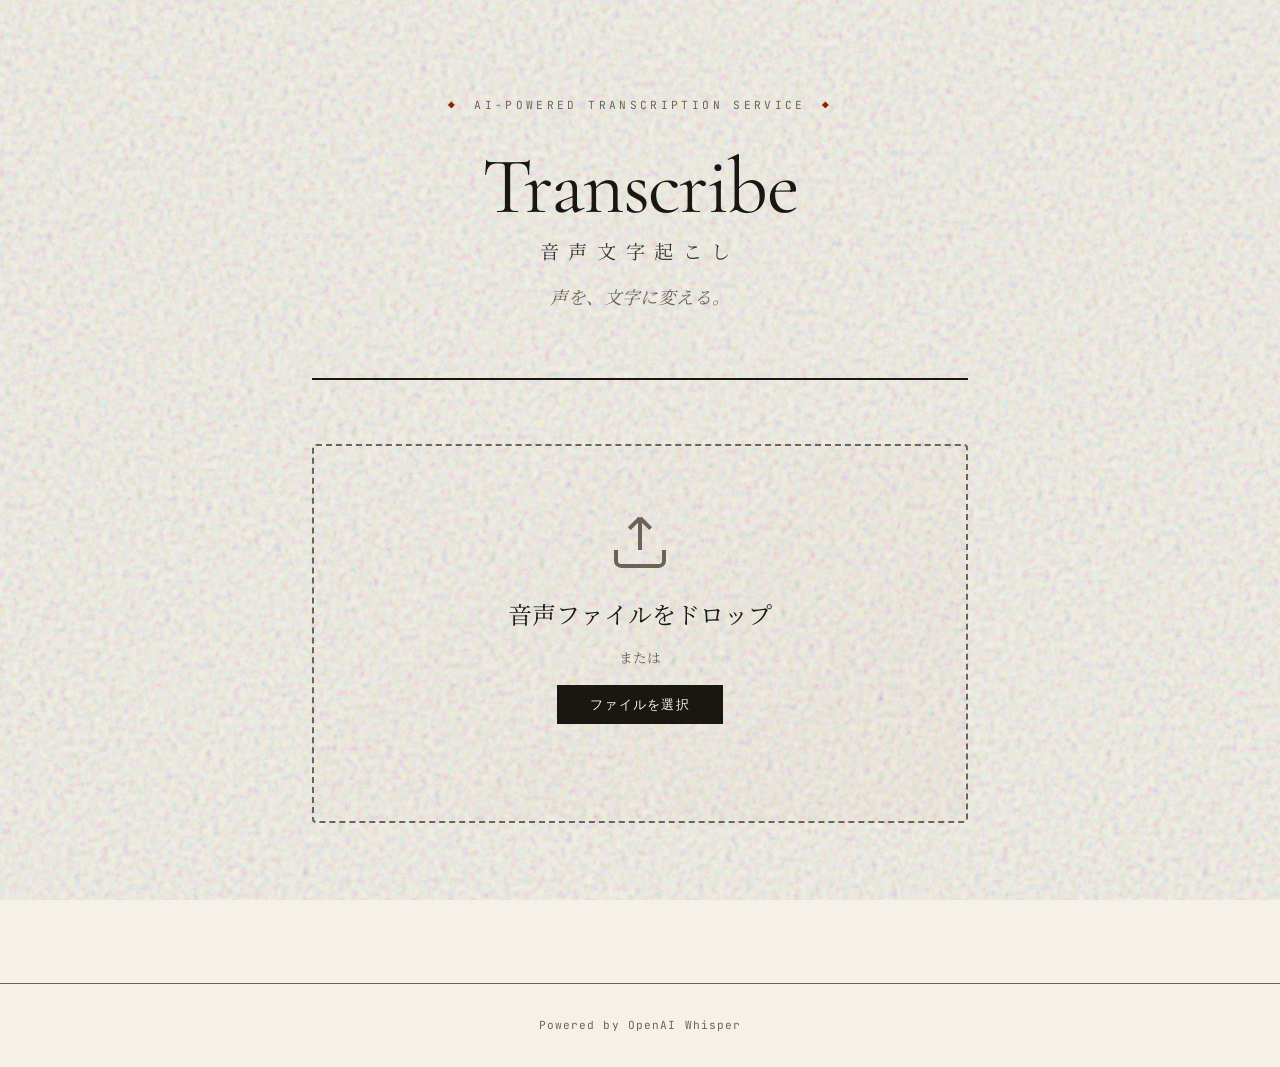
==== static/index.html @ 687c6aa5 "feat: 音声文字起こしWebアプリ初期実装 - FastAPI + OpenAI Whisper APIによるバックエンド - Editorial/Typographicデザインのフロントエンド " ====
<!DOCTYPE html>
<html lang="ja">
<head>
  <meta charset="UTF-8">
  <meta name="viewport" content="width=device-width, initial-scale=1.0">
  <title>Transcribe | 音声文字起こし</title>
  <link rel="preconnect" href="https://fonts.googleapis.com">
  <link rel="preconnect" href="https://fonts.gstatic.com" crossorigin>
  <link href="https://fonts.googleapis.com/css2?family=Cormorant+Garamond:ital,wght@0,400;0,600;1,400&family=JetBrains+Mono:wght@400;500&family=Noto+Serif+JP:wght@400;600&display=swap" rel="stylesheet">
  <link rel="stylesheet" href="style.css">
  <link rel="manifest" href="manifest.json">
  <meta name="theme-color" content="#1a1612">
  <script>
    if ('serviceWorker' in navigator) {
      window.addEventListener('load', () => {
        navigator.serviceWorker.register('/sw.js')
          .then(reg => console.log('SW registered'))
          .catch(err => console.log('SW failed:', err));
      });
    }
  </script>
</head>
<body>
  <div class="paper-texture"></div>

  <main class="container">
    <header class="masthead">
      <div class="edition-line">
        <span class="edition-mark">◆</span>
        <span class="edition-text">AI-Powered Transcription Service</span>
        <span class="edition-mark">◆</span>
      </div>
      <h1 class="title">
        <span class="title-main">Transcribe</span>
        <span class="title-sub">音声文字起こし</span>
      </h1>
      <p class="tagline">声を、文字に変える。</p>
    </header>

    <section class="upload-section">
      <div class="upload-zone" id="drop-zone">
        <div class="upload-icon">
          <svg width="64" height="64" viewBox="0 0 24 24" fill="none" stroke="currentColor" stroke-width="1.5">
            <path d="M12 3v12M12 3l4 4M12 3L8 7"/>
            <path d="M3 15v4a2 2 0 002 2h14a2 2 0 002-2v-4"/>
          </svg>
        </div>
        <h2 class="upload-title">音声ファイルをドロップ</h2>
        <p class="upload-hint">または</p>
        <label for="file-input" class="upload-btn">ファイルを選択</label>
        <input type="file" id="file-input" accept="audio/*" hidden>
        <p class="file-name" id="file-name"></p>
      </div>
    </section>

    <section class="result-section hidden" id="result-section">
      <div class="result-header">
        <h2 class="result-title">
          <span class="result-icon">¶</span>
          文字起こし結果
        </h2>
        <div class="result-actions">
          <button class="action-btn" id="copy-btn" title="コピー">
            <svg width="18" height="18" viewBox="0 0 24 24" fill="none" stroke="currentColor" stroke-width="2">
              <rect x="9" y="9" width="13" height="13" rx="2"/>
              <path d="M5 15H4a2 2 0 01-2-2V4a2 2 0 012-2h9a2 2 0 012 2v1"/>
            </svg>
            <span>Copy</span>
          </button>
          <button class="action-btn" id="download-btn" title="ダウンロード">
            <svg width="18" height="18" viewBox="0 0 24 24" fill="none" stroke="currentColor" stroke-width="2">
              <path d="M21 15v4a2 2 0 01-2 2H5a2 2 0 01-2-2v-4"/>
              <polyline points="7 10 12 15 17 10"/>
              <line x1="12" y1="15" x2="12" y2="3"/>
            </svg>
            <span>Save</span>
          </button>
        </div>
      </div>
      <div class="result-body">
        <div class="typewriter-paper">
          <div class="paper-margin"></div>
          <div class="paper-content" id="transcription-text"></div>
        </div>
      </div>
    </section>

    <div class="loading-overlay hidden" id="loading-overlay">
      <div class="loading-content">
        <div class="loading-spinner">
          <div class="spinner-ring"></div>
          <div class="spinner-ring"></div>
          <div class="spinner-ring"></div>
        </div>
        <p class="loading-text">音声を解析中<span class="loading-dots"></span></p>
      </div>
    </div>
  </main>

  <footer class="footer">
    <p>Powered by OpenAI Whisper</p>
  </footer>

  <script src="app.js"></script>
</body>
</html>
---- static/style.css ----
/* ===================================
   Transcribe - Editorial Design System
   =================================== */

:root {
  /* Aged paper palette */
  --paper: #f5f1e8;
  --paper-dark: #e8e2d5;
  --ink: #1a1612;
  --ink-light: #3d3630;
  --ink-faded: #6b6259;
  --accent: #8b2500;
  --accent-light: #c13b00;
  --highlight: #fff8dc;

  /* Typography */
  --font-display: 'Cormorant Garamond', 'Noto Serif JP', serif;
  --font-mono: 'JetBrains Mono', monospace;
  --font-body: 'Noto Serif JP', serif;

  /* Spacing */
  --space-xs: 0.25rem;
  --space-sm: 0.5rem;
  --space-md: 1rem;
  --space-lg: 2rem;
  --space-xl: 4rem;
}

/* Reset */
*, *::before, *::after {
  margin: 0;
  padding: 0;
  box-sizing: border-box;
}

/* Base */
html {
  font-size: 16px;
  scroll-behavior: smooth;
}

body {
  font-family: var(--font-body);
  background-color: var(--paper);
  color: var(--ink);
  min-height: 100vh;
  line-height: 1.7;
  position: relative;
  overflow-x: hidden;
}

/* Paper texture overlay */
.paper-texture {
  position: fixed;
  top: 0;
  left: 0;
  width: 100%;
  height: 100%;
  pointer-events: none;
  opacity: 0.4;
  background-image:
    url("data:image/svg+xml,%3Csvg viewBox='0 0 200 200' xmlns='http://www.w3.org/2000/svg'%3E%3Cfilter id='noise'%3E%3CfeTurbulence type='fractalNoise' baseFrequency='0.65' numOctaves='3' stitchTiles='stitch'/%3E%3C/filter%3E%3Crect width='100%25' height='100%25' filter='url(%23noise)'/%3E%3C/svg%3E");
  z-index: 0;
}

/* Container */
.container {
  max-width: 720px;
  margin: 0 auto;
  padding: var(--space-lg);
  position: relative;
  z-index: 1;
}

/* Masthead */
.masthead {
  text-align: center;
  padding: var(--space-xl) 0;
  border-bottom: 2px solid var(--ink);
  margin-bottom: var(--space-xl);
  animation: fadeIn 0.8s ease-out;
}

.edition-line {
  display: flex;
  justify-content: center;
  align-items: center;
  gap: var(--space-md);
  margin-bottom: var(--space-lg);
  font-family: var(--font-mono);
  font-size: 0.7rem;
  letter-spacing: 0.3em;
  text-transform: uppercase;
  color: var(--ink-faded);
}

.edition-mark {
  color: var(--accent);
}

.title {
  margin-bottom: var(--space-md);
}

.title-main {
  display: block;
  font-family: var(--font-display);
  font-size: clamp(3rem, 10vw, 5rem);
  font-weight: 400;
  letter-spacing: -0.02em;
  line-height: 1;
}

.title-sub {
  display: block;
  font-family: var(--font-body);
  font-size: 1.2rem;
  font-weight: 400;
  letter-spacing: 0.5em;
  margin-top: var(--space-sm);
  color: var(--ink-light);
}

.tagline {
  font-family: var(--font-display);
  font-style: italic;
  font-size: 1.1rem;
  color: var(--ink-faded);
  margin-top: var(--space-md);
}

/* Upload Section */
.upload-section {
  margin-bottom: var(--space-xl);
  animation: slideUp 0.6s ease-out 0.2s both;
}

.upload-zone {
  border: 2px dashed var(--ink-faded);
  border-radius: 4px;
  padding: var(--space-xl) var(--space-lg);
  text-align: center;
  cursor: pointer;
  transition: all 0.3s ease;
  background: linear-gradient(135deg, transparent 0%, rgba(139, 37, 0, 0.02) 100%);
}

.upload-zone:hover,
.upload-zone.dragover {
  border-color: var(--accent);
  background: linear-gradient(135deg, rgba(139, 37, 0, 0.03) 0%, rgba(139, 37, 0, 0.08) 100%);
  transform: translateY(-2px);
}

.upload-icon {
  color: var(--ink-faded);
  margin-bottom: var(--space-md);
  transition: color 0.3s ease, transform 0.3s ease;
}

.upload-zone:hover .upload-icon {
  color: var(--accent);
  transform: translateY(-4px);
}

.upload-title {
  font-family: var(--font-display);
  font-size: 1.5rem;
  font-weight: 400;
  margin-bottom: var(--space-sm);
}

.upload-hint {
  font-size: 0.85rem;
  color: var(--ink-faded);
  margin-bottom: var(--space-md);
}

.upload-btn {
  display: inline-block;
  font-family: var(--font-mono);
  font-size: 0.8rem;
  letter-spacing: 0.1em;
  text-transform: uppercase;
  padding: var(--space-sm) var(--space-lg);
  border: 1px solid var(--ink);
  background: var(--ink);
  color: var(--paper);
  cursor: pointer;
  transition: all 0.3s ease;
}

.upload-btn:hover {
  background: var(--accent);
  border-color: var(--accent);
}

.file-name {
  margin-top: var(--space-md);
  font-family: var(--font-mono);
  font-size: 0.85rem;
  color: var(--accent);
  min-height: 1.2em;
}

/* Result Section */
.result-section {
  animation: slideUp 0.6s ease-out;
}

.result-header {
  display: flex;
  justify-content: space-between;
  align-items: center;
  padding-bottom: var(--space-md);
  border-bottom: 1px solid var(--ink-faded);
  margin-bottom: var(--space-lg);
}

.result-title {
  font-family: var(--font-display);
  font-size: 1.3rem;
  font-weight: 400;
  display: flex;
  align-items: center;
  gap: var(--space-sm);
}

.result-icon {
  color: var(--accent);
  font-size: 1.5rem;
}

.result-actions {
  display: flex;
  gap: var(--space-sm);
}

.action-btn {
  display: flex;
  align-items: center;
  gap: var(--space-xs);
  font-family: var(--font-mono);
  font-size: 0.7rem;
  letter-spacing: 0.05em;
  text-transform: uppercase;
  padding: var(--space-xs) var(--space-sm);
  border: 1px solid var(--ink-faded);
  background: transparent;
  color: var(--ink-light);
  cursor: pointer;
  transition: all 0.2s ease;
}

.action-btn:hover {
  border-color: var(--accent);
  color: var(--accent);
}

.action-btn svg {
  width: 14px;
  height: 14px;
}

/* Typewriter Paper */
.result-body {
  background: var(--paper-dark);
  border: 1px solid var(--ink-faded);
  border-radius: 2px;
  overflow: hidden;
}

.typewriter-paper {
  display: flex;
  background:
    repeating-linear-gradient(
      transparent,
      transparent 1.7rem,
      rgba(0, 0, 0, 0.03) 1.7rem,
      rgba(0, 0, 0, 0.03) 1.75rem
    ),
    var(--highlight);
  min-height: 200px;
}

.paper-margin {
  width: 60px;
  background: linear-gradient(90deg, #fce4d6 0%, #ffeedd 100%);
  border-right: 2px solid var(--accent);
  position: relative;
}

.paper-margin::before {
  content: '';
  position: absolute;
  left: 20px;
  top: 0;
  bottom: 0;
  width: 1px;
  background: rgba(139, 37, 0, 0.3);
}

.paper-content {
  flex: 1;
  padding: var(--space-lg);
  font-family: var(--font-mono);
  font-size: 0.9rem;
  line-height: 1.7rem;
  color: var(--ink);
  white-space: pre-wrap;
  word-break: break-word;
  max-height: 400px;
  overflow-y: auto;
}

/* Loading Overlay */
.loading-overlay {
  position: fixed;
  top: 0;
  left: 0;
  width: 100%;
  height: 100%;
  background: rgba(26, 22, 18, 0.9);
  display: flex;
  justify-content: center;
  align-items: center;
  z-index: 100;
}

.loading-content {
  text-align: center;
}

.loading-spinner {
  width: 60px;
  height: 60px;
  position: relative;
  margin: 0 auto var(--space-lg);
}

.spinner-ring {
  position: absolute;
  width: 100%;
  height: 100%;
  border: 2px solid transparent;
  border-top-color: var(--paper);
  border-radius: 50%;
  animation: spin 1.2s linear infinite;
}

.spinner-ring:nth-child(2) {
  width: 80%;
  height: 80%;
  top: 10%;
  left: 10%;
  border-top-color: var(--accent-light);
  animation-duration: 1s;
  animation-direction: reverse;
}

.spinner-ring:nth-child(3) {
  width: 60%;
  height: 60%;
  top: 20%;
  left: 20%;
  border-top-color: var(--paper-dark);
  animation-duration: 0.8s;
}

.loading-text {
  font-family: var(--font-display);
  font-size: 1.2rem;
  color: var(--paper);
  letter-spacing: 0.1em;
}

.loading-dots::after {
  content: '';
  animation: dots 1.5s infinite;
}

@keyframes dots {
  0%, 20% { content: ''; }
  40% { content: '.'; }
  60% { content: '..'; }
  80%, 100% { content: '...'; }
}

/* Footer */
.footer {
  text-align: center;
  padding: var(--space-lg);
  font-family: var(--font-mono);
  font-size: 0.7rem;
  letter-spacing: 0.1em;
  color: var(--ink-faded);
  border-top: 1px solid var(--ink-faded);
  margin-top: var(--space-xl);
}

/* Utility */
.hidden {
  display: none !important;
}

/* Animations */
@keyframes fadeIn {
  from { opacity: 0; }
  to { opacity: 1; }
}

@keyframes slideUp {
  from {
    opacity: 0;
    transform: translateY(20px);
  }
  to {
    opacity: 1;
    transform: translateY(0);
  }
}

@keyframes spin {
  to { transform: rotate(360deg); }
}

/* Scrollbar */
.paper-content::-webkit-scrollbar {
  width: 8px;
}

.paper-content::-webkit-scrollbar-track {
  background: var(--paper-dark);
}

.paper-content::-webkit-scrollbar-thumb {
  background: var(--ink-faded);
  border-radius: 4px;
}

.paper-content::-webkit-scrollbar-thumb:hover {
  background: var(--ink-light);
}

/* Responsive */
@media (max-width: 640px) {
  .container {
    padding: var(--space-md);
  }

  .masthead {
    padding: var(--space-lg) 0;
  }

  .title-main {
    font-size: 2.5rem;
  }

  .title-sub {
    font-size: 1rem;
    letter-spacing: 0.3em;
  }

  .edition-line {
    font-size: 0.6rem;
  }

  .upload-zone {
    padding: var(--space-lg) var(--space-md);
  }

  .result-header {
    flex-direction: column;
    align-items: flex-start;
    gap: var(--space-md);
  }

  .paper-margin {
    width: 40px;
  }

  .paper-content {
    padding: var(--space-md);
    font-size: 0.85rem;
  }
}
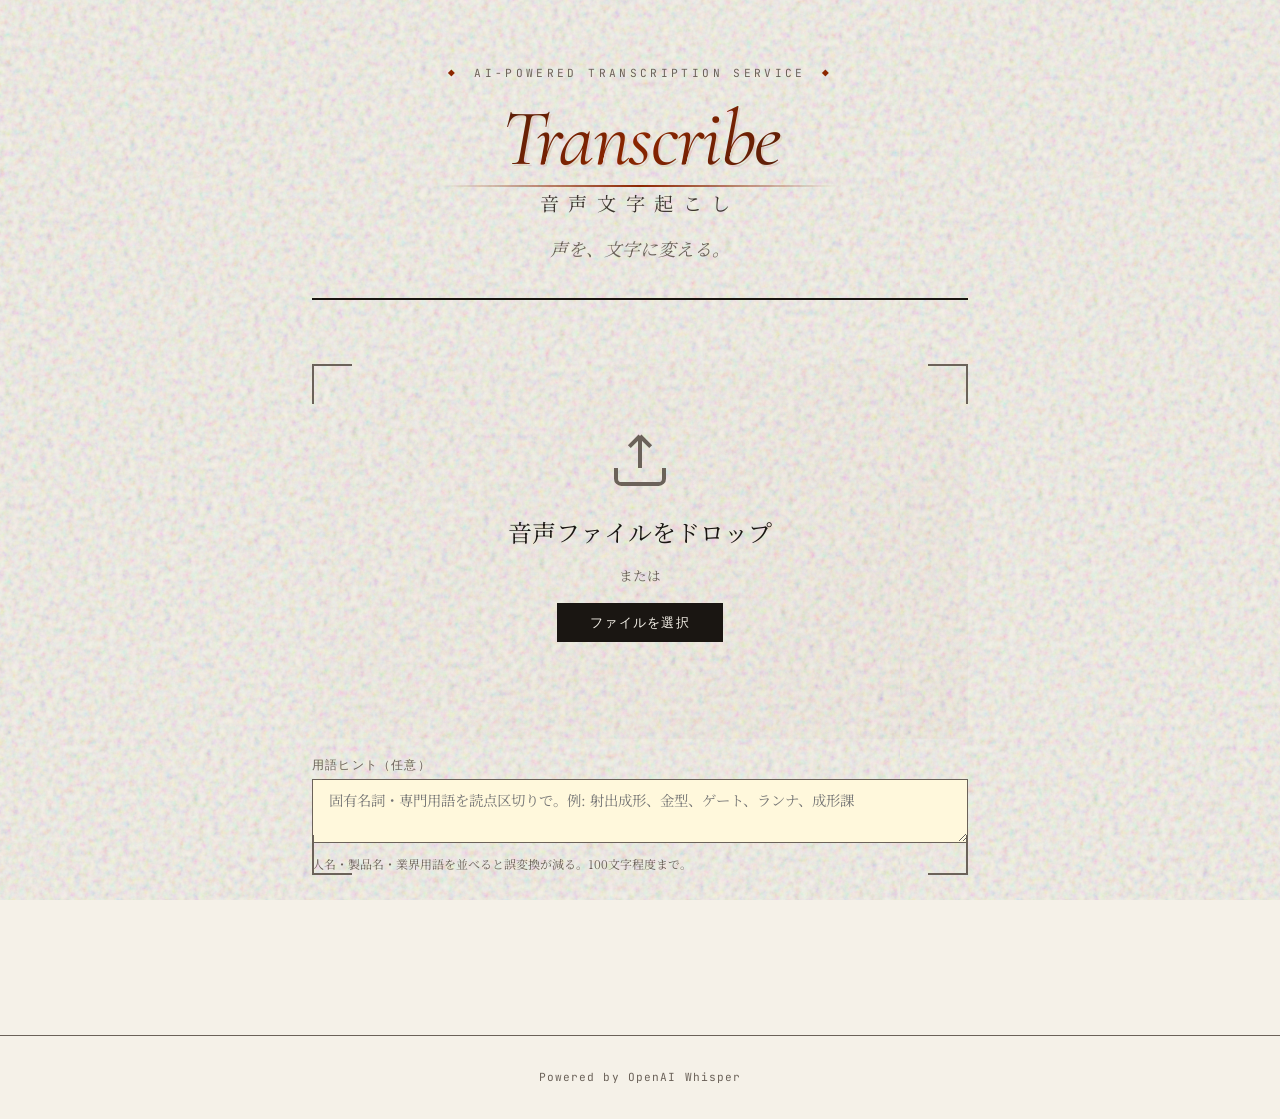
==== commit 4f67cda4: "feat: 文字起こし精度改善パス1（言語固定・再エンコード・無音分割・プロンプト継続） - language=ja を明示、prompt に見本文+用語ヒント+前チャンク末尾を渡す - 送信前に 1" ====
--- a/static/index.html
+++ b/static/index.html
@@ -48,8 +48,14 @@
         <h2 class="upload-title">音声ファイルをドロップ</h2>
         <p class="upload-hint">または</p>
         <label for="file-input" class="upload-btn">ファイルを選択</label>
-        <input type="file" id="file-input" accept="audio/*" hidden>
+        <input type="file" id="file-input" accept="audio/*,video/*" hidden>
         <p class="file-name" id="file-name"></p>
+      </div>
+      <div class="hint-box">
+        <label for="hint-input" class="hint-label">用語ヒント（任意）</label>
+        <textarea id="hint-input" class="hint-input" rows="2"
+          placeholder="固有名詞・専門用語を読点区切りで。例: 射出成形、金型、ゲート、ランナ、成形課"></textarea>
+        <p class="hint-note">人名・製品名・業界用語を並べると誤変換が減る。100文字程度まで。</p>
       </div>
     </section>
 
--- a/static/style.css
+++ b/static/style.css
@@ -75,7 +75,7 @@
 /* Masthead */
 .masthead {
   text-align: center;
-  padding: var(--space-xl) 0;
+  padding: var(--space-lg) 0;
   border-bottom: 2px solid var(--ink);
   margin-bottom: var(--space-xl);
   animation: fadeIn 0.8s ease-out;
@@ -86,7 +86,7 @@
   justify-content: center;
   align-items: center;
   gap: var(--space-md);
-  margin-bottom: var(--space-lg);
+  margin-bottom: var(--space-md);
   font-family: var(--font-mono);
   font-size: 0.7rem;
   letter-spacing: 0.3em;
@@ -109,6 +109,24 @@
   font-weight: 400;
   letter-spacing: -0.02em;
   line-height: 1;
+  font-style: italic;
+  background: linear-gradient(135deg, var(--ink) 0%, var(--accent) 50%, var(--ink) 100%);
+  -webkit-background-clip: text;
+  -webkit-text-fill-color: transparent;
+  background-clip: text;
+  text-shadow: 2px 2px 0 rgba(139, 37, 0, 0.1);
+  position: relative;
+}
+
+.title-main::after {
+  content: '';
+  position: absolute;
+  bottom: -8px;
+  left: 50%;
+  transform: translateX(-50%);
+  width: 60%;
+  height: 2px;
+  background: linear-gradient(90deg, transparent, var(--accent), transparent);
 }
 
 .title-sub {
@@ -133,23 +151,89 @@
 .upload-section {
   margin-bottom: var(--space-xl);
   animation: slideUp 0.6s ease-out 0.2s both;
+  position: relative;
+}
+
+/* Bottom corners */
+.upload-section::before,
+.upload-section::after {
+  content: '';
+  position: absolute;
+  width: 40px;
+  height: 40px;
+  border-color: var(--ink-faded);
+  border-style: solid;
+  transition: all 0.3s ease;
+  pointer-events: none;
+}
+
+.upload-section::before {
+  bottom: 0;
+  left: 0;
+  border-width: 0 0 2px 2px;
+}
+
+.upload-section::after {
+  bottom: 0;
+  right: 0;
+  border-width: 0 2px 2px 0;
+}
+
+.upload-section:hover::before,
+.upload-section:hover::after {
+  border-color: var(--accent);
+  width: 50px;
+  height: 50px;
 }
 
 .upload-zone {
-  border: 2px dashed var(--ink-faded);
-  border-radius: 4px;
+  border: none;
+  border-radius: 0;
   padding: var(--space-xl) var(--space-lg);
   text-align: center;
   cursor: pointer;
   transition: all 0.3s ease;
   background: linear-gradient(135deg, transparent 0%, rgba(139, 37, 0, 0.02) 100%);
+  position: relative;
+}
+
+/* Corner decorations */
+.upload-zone::before,
+.upload-zone::after {
+  content: '';
+  position: absolute;
+  width: 40px;
+  height: 40px;
+  border-color: var(--ink-faded);
+  border-style: solid;
+  transition: all 0.3s ease;
+}
+
+.upload-zone::before {
+  top: 0;
+  left: 0;
+  border-width: 2px 0 0 2px;
+}
+
+.upload-zone::after {
+  top: 0;
+  right: 0;
+  border-width: 2px 2px 0 0;
 }
 
 .upload-zone:hover,
 .upload-zone.dragover {
-  border-color: var(--accent);
   background: linear-gradient(135deg, rgba(139, 37, 0, 0.03) 0%, rgba(139, 37, 0, 0.08) 100%);
   transform: translateY(-2px);
+}
+
+.upload-zone:hover::before,
+.upload-zone:hover::after,
+.upload-zone.dragover::before,
+.upload-zone.dragover::after {
+  border-color: var(--accent);
+  width: 50px;
+  height: 50px;
 }
 
 .upload-icon {
@@ -201,6 +285,45 @@
   font-size: 0.85rem;
   color: var(--accent);
   min-height: 1.2em;
+}
+
+/* Hint Box */
+.hint-box {
+  margin-top: var(--space-md);
+  text-align: left;
+}
+
+.hint-label {
+  display: block;
+  font-family: var(--font-mono);
+  font-size: 0.75rem;
+  letter-spacing: 0.1em;
+  text-transform: uppercase;
+  color: var(--ink-faded);
+  margin-bottom: var(--space-xs);
+}
+
+.hint-input {
+  width: 100%;
+  font-family: var(--font-body);
+  font-size: 0.9rem;
+  line-height: 1.6;
+  padding: var(--space-sm) var(--space-md);
+  border: 1px solid var(--ink-faded);
+  background: var(--highlight);
+  color: var(--ink);
+  resize: vertical;
+}
+
+.hint-input:focus {
+  outline: none;
+  border-color: var(--accent);
+}
+
+.hint-note {
+  margin-top: var(--space-xs);
+  font-size: 0.75rem;
+  color: var(--ink-faded);
 }
 
 /* Result Section */
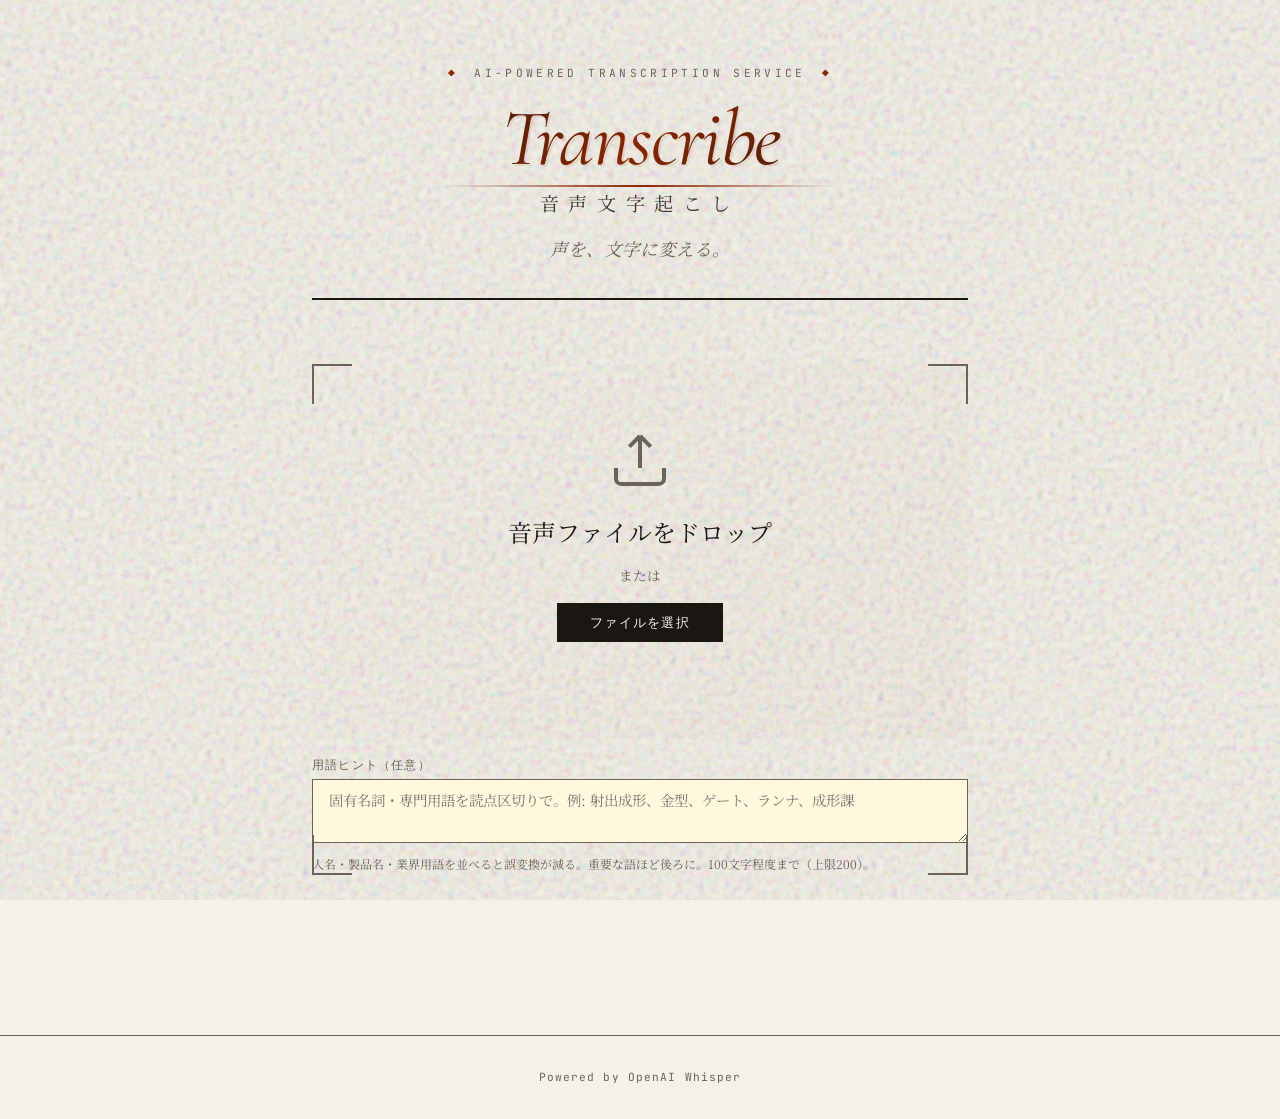
==== commit 107ec2bf: "fix: レビュー対応（分割後サイズ検証・returncode/timeout・同期エンドポイント・ヒント上限） - ensure_fits: 切り出し後の実サイズが上限超なら無音位置で二分して再帰 " ====
--- a/static/index.html
+++ b/static/index.html
@@ -53,9 +53,9 @@
       </div>
       <div class="hint-box">
         <label for="hint-input" class="hint-label">用語ヒント（任意）</label>
-        <textarea id="hint-input" class="hint-input" rows="2"
+        <textarea id="hint-input" class="hint-input" rows="2" maxlength="200"
           placeholder="固有名詞・専門用語を読点区切りで。例: 射出成形、金型、ゲート、ランナ、成形課"></textarea>
-        <p class="hint-note">人名・製品名・業界用語を並べると誤変換が減る。100文字程度まで。</p>
+        <p class="hint-note">人名・製品名・業界用語を並べると誤変換が減る。重要な語ほど後ろに。100文字程度まで（上限200）。</p>
       </div>
     </section>
 
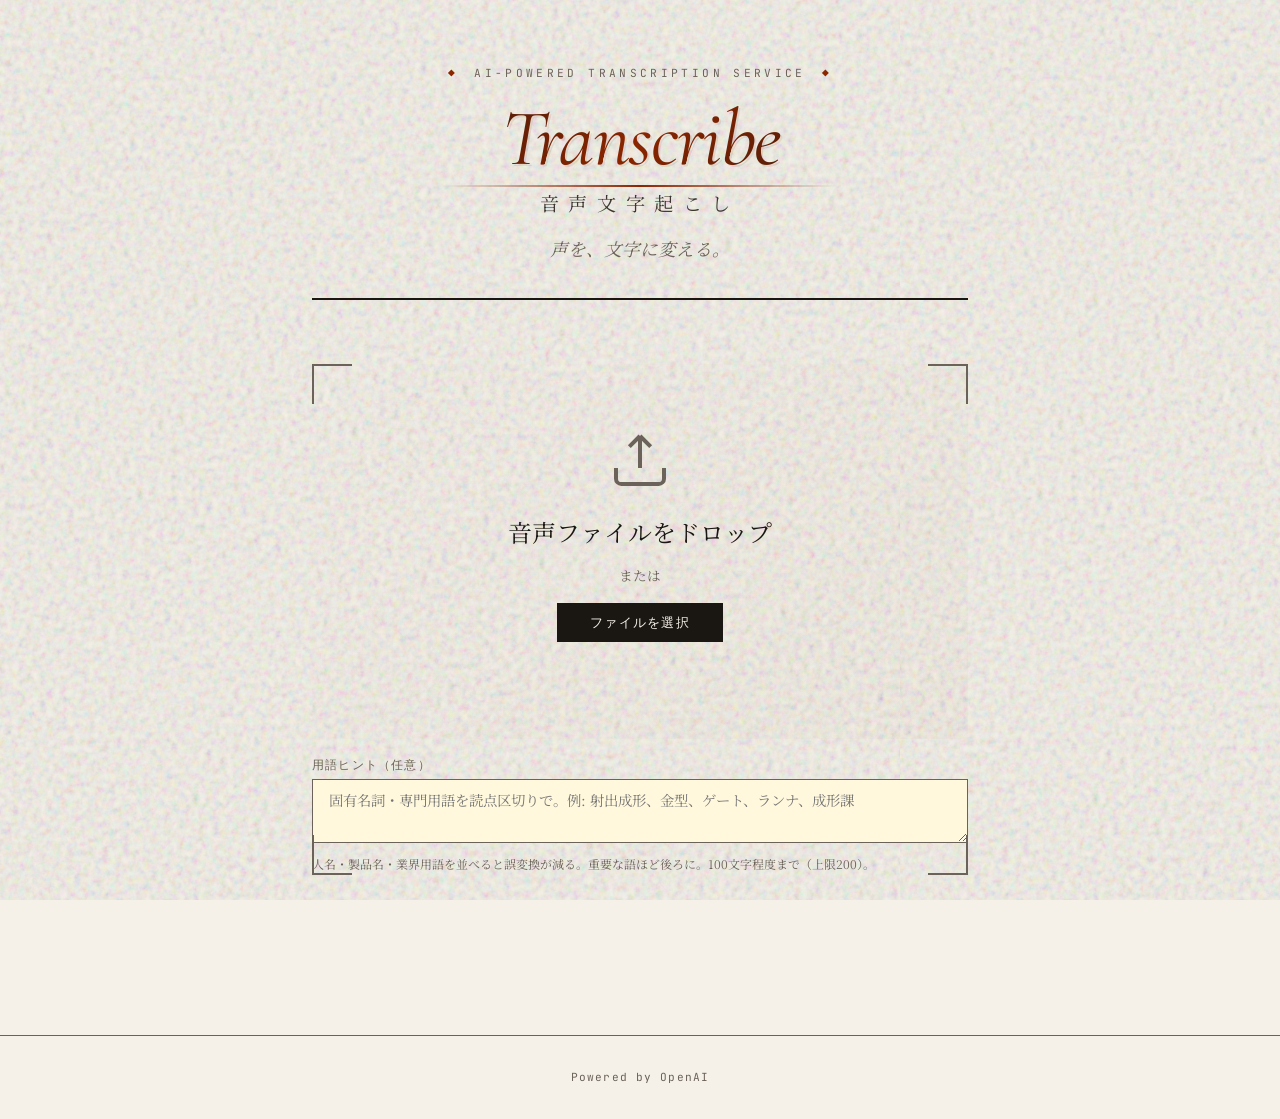
==== commit 14140669: "feat: モデル A/B の結果で既定を gpt-transcribe に切替、A/B スクリプト追加 - scripts/ab_compare.py: 同一音声を複数モデルで起こして compar" ====
--- a/static/index.html
+++ b/static/index.html
@@ -104,7 +104,7 @@
   </main>
 
   <footer class="footer">
-    <p>Powered by OpenAI Whisper</p>
+    <p>Powered by OpenAI</p>
   </footer>
 
   <script src="app.js"></script>
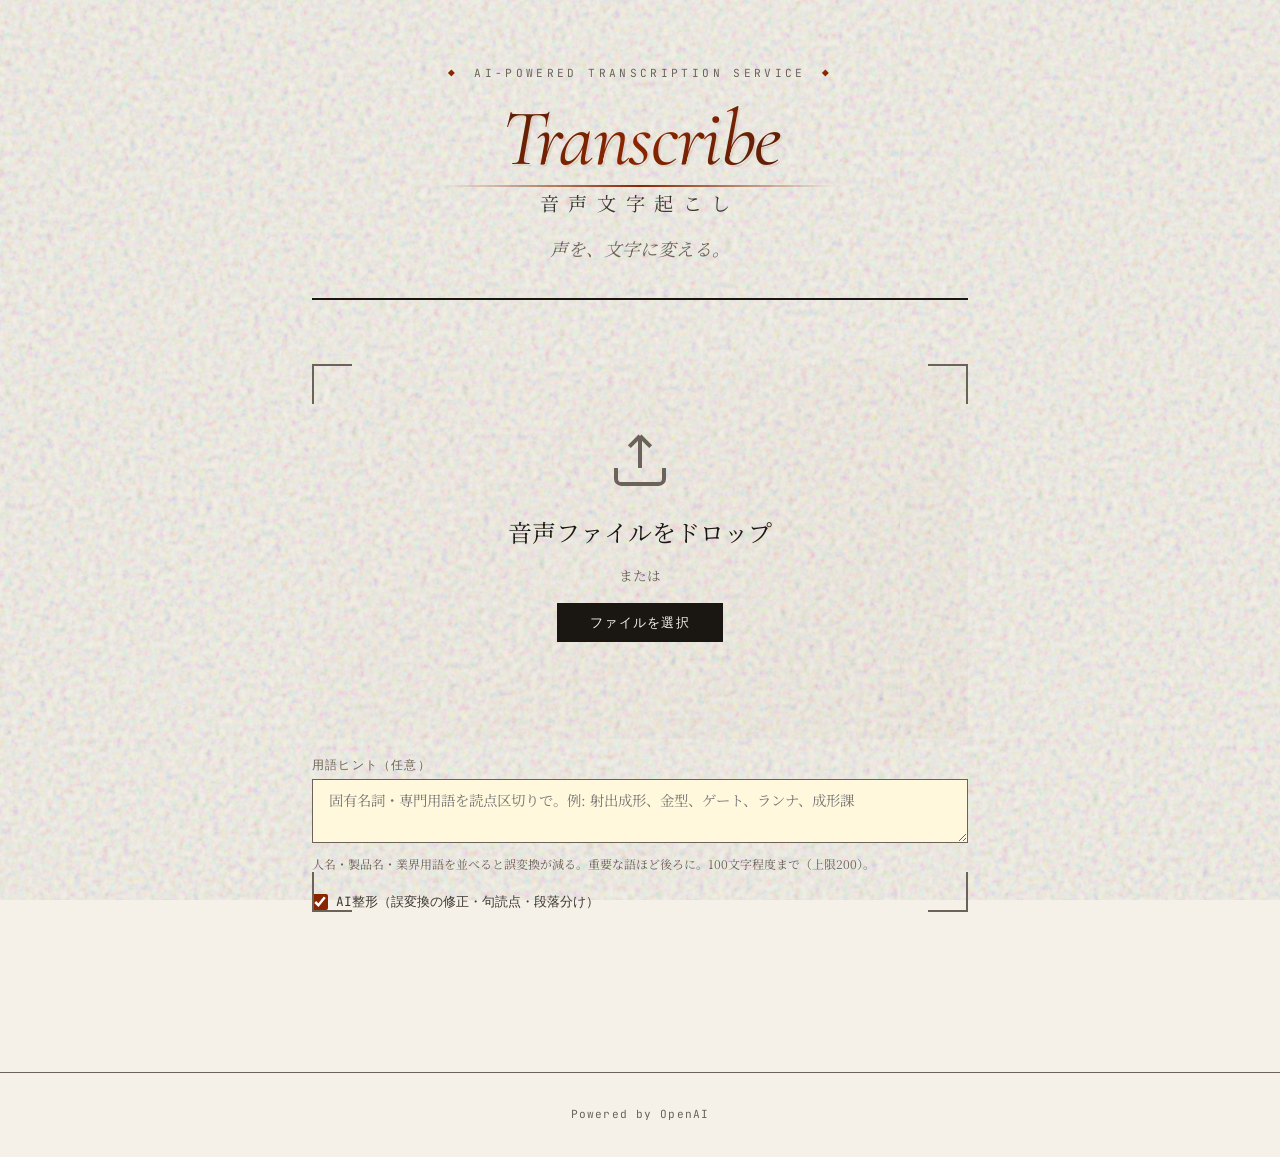
==== commit eafb8307: "feat: LLM 後処理（誤変換修正・句読点・段落分け）を追加、UI に整形チェックと Raw 切替 - polish_text: 文末で3000文字目安に分割し gpt-5.4-mini で校正、" ====
--- a/static/index.html
+++ b/static/index.html
@@ -56,6 +56,10 @@
         <textarea id="hint-input" class="hint-input" rows="2" maxlength="200"
           placeholder="固有名詞・専門用語を読点区切りで。例: 射出成形、金型、ゲート、ランナ、成形課"></textarea>
         <p class="hint-note">人名・製品名・業界用語を並べると誤変換が減る。重要な語ほど後ろに。100文字程度まで（上限200）。</p>
+        <label class="polish-toggle">
+          <input type="checkbox" id="polish-input" checked>
+          <span>AI整形（誤変換の修正・句読点・段落分け）</span>
+        </label>
       </div>
     </section>
 
@@ -66,6 +70,9 @@
           文字起こし結果
         </h2>
         <div class="result-actions">
+          <button class="action-btn hidden" id="raw-btn" title="整形前の原文と切り替え">
+            <span>Raw</span>
+          </button>
           <button class="action-btn" id="copy-btn" title="コピー">
             <svg width="18" height="18" viewBox="0 0 24 24" fill="none" stroke="currentColor" stroke-width="2">
               <rect x="9" y="9" width="13" height="13" rx="2"/>
--- a/static/style.css
+++ b/static/style.css
@@ -326,6 +326,23 @@
   color: var(--ink-faded);
 }
 
+.polish-toggle {
+  display: flex;
+  align-items: center;
+  gap: var(--space-sm);
+  margin-top: var(--space-md);
+  font-family: var(--font-mono);
+  font-size: 0.8rem;
+  color: var(--ink-light);
+  cursor: pointer;
+}
+
+.polish-toggle input {
+  accent-color: var(--accent);
+  width: 1rem;
+  height: 1rem;
+}
+
 /* Result Section */
 .result-section {
   animation: slideUp 0.6s ease-out;
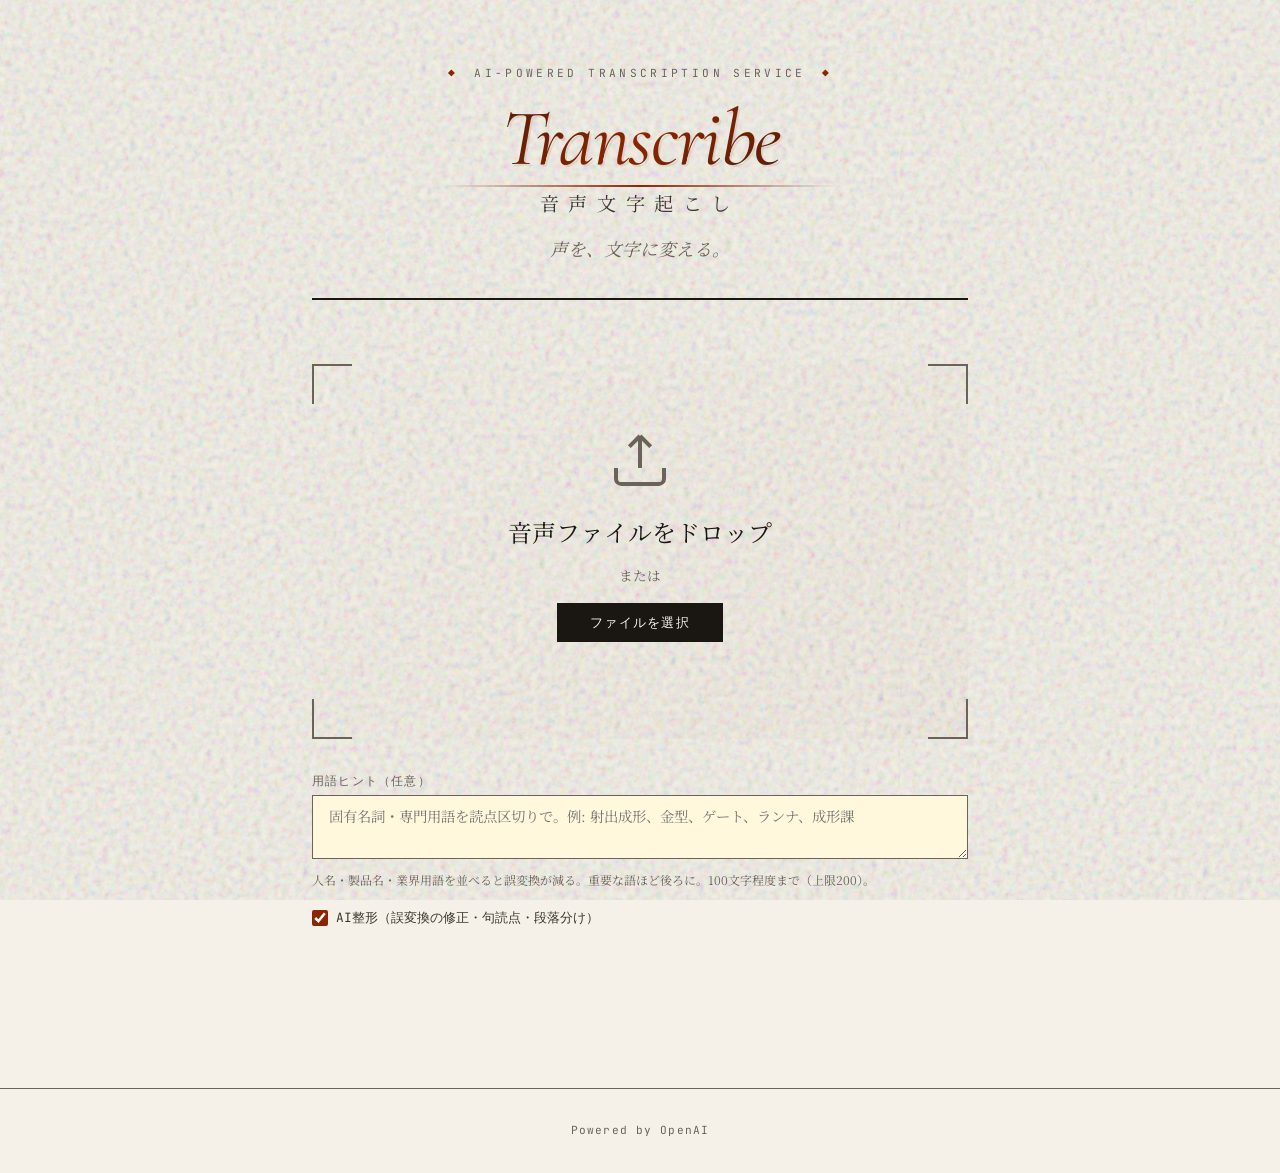
==== commit d2917466: "fix: レビュー対応（塊ごとのフォールバック・polish_partial・巨大塊の強制分割・単一改行連結）＋ヒント欄を独立セクションに - polish_chunk が API エラーも長さ比逸脱" ====
--- a/static/index.html
+++ b/static/index.html
@@ -51,6 +51,9 @@
         <input type="file" id="file-input" accept="audio/*,video/*" hidden>
         <p class="file-name" id="file-name"></p>
       </div>
+    </section>
+
+    <section class="options-section">
       <div class="hint-box">
         <label for="hint-input" class="hint-label">用語ヒント（任意）</label>
         <textarea id="hint-input" class="hint-input" rows="2" maxlength="200"
--- a/static/style.css
+++ b/static/style.css
@@ -287,9 +287,13 @@
   min-height: 1.2em;
 }
 
-/* Hint Box */
+/* Options (hint + polish) */
+.options-section {
+  margin: calc(-1 * var(--space-lg)) 0 var(--space-xl);
+  animation: slideUp 0.6s ease-out 0.3s both;
+}
+
 .hint-box {
-  margin-top: var(--space-md);
   text-align: left;
 }
 
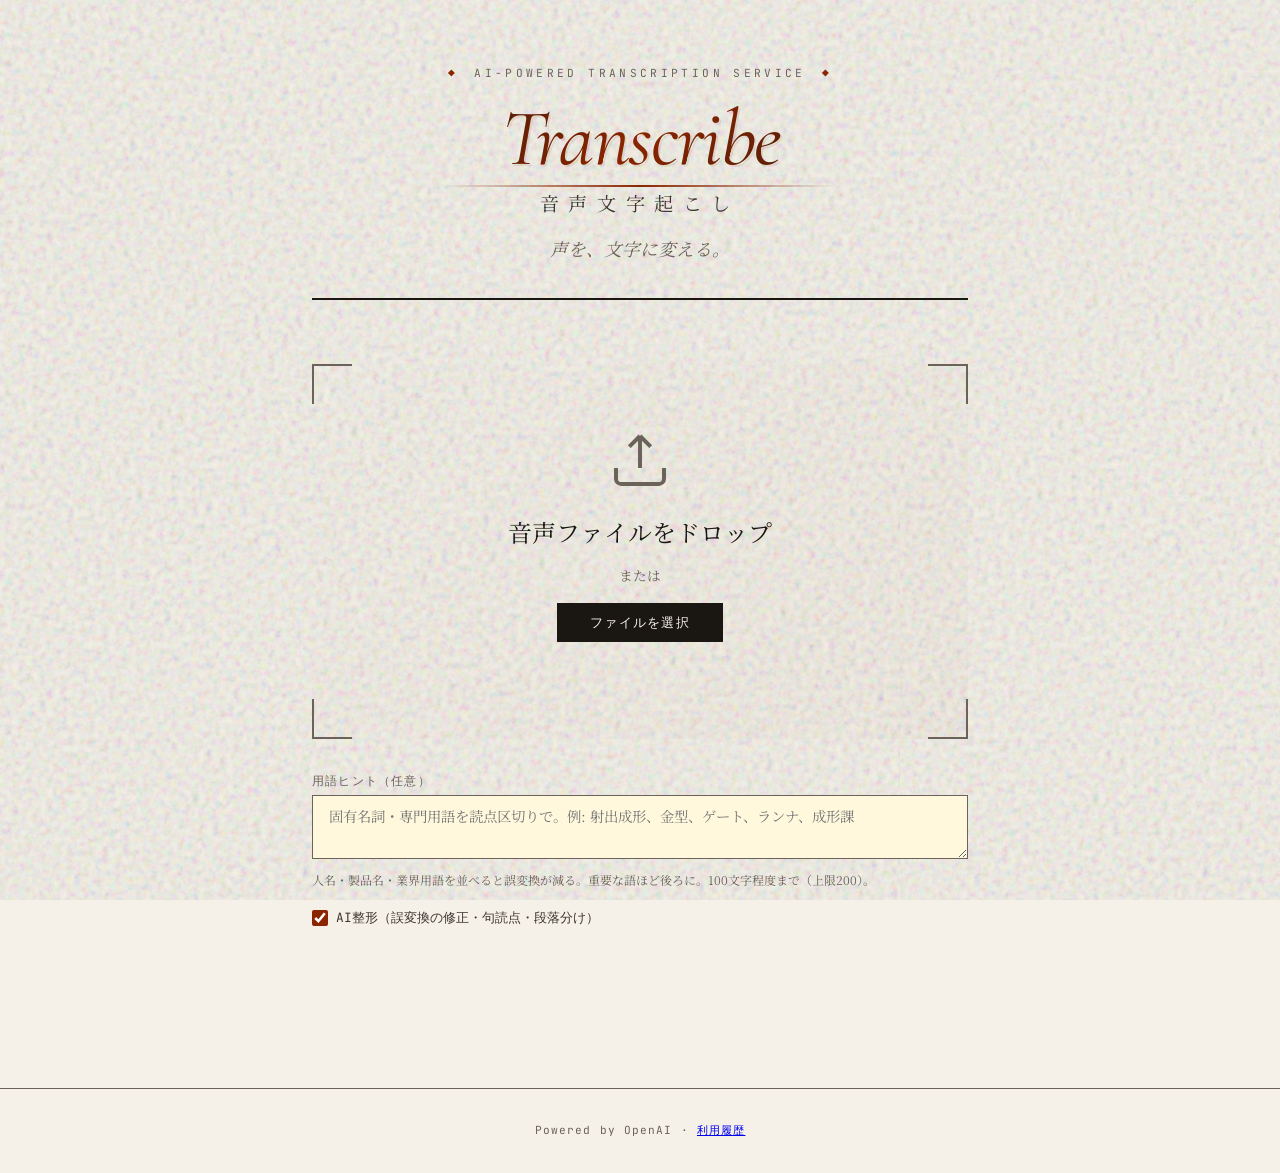
==== commit 251344ab: "feat: add transcription usage history" ====
--- a/static/index.html
+++ b/static/index.html
@@ -114,7 +114,7 @@
   </main>
 
   <footer class="footer">
-    <p>Powered by OpenAI</p>
+    <p>Powered by OpenAI · <a href="/history">利用履歴</a></p>
   </footer>
 
   <script src="app.js"></script>
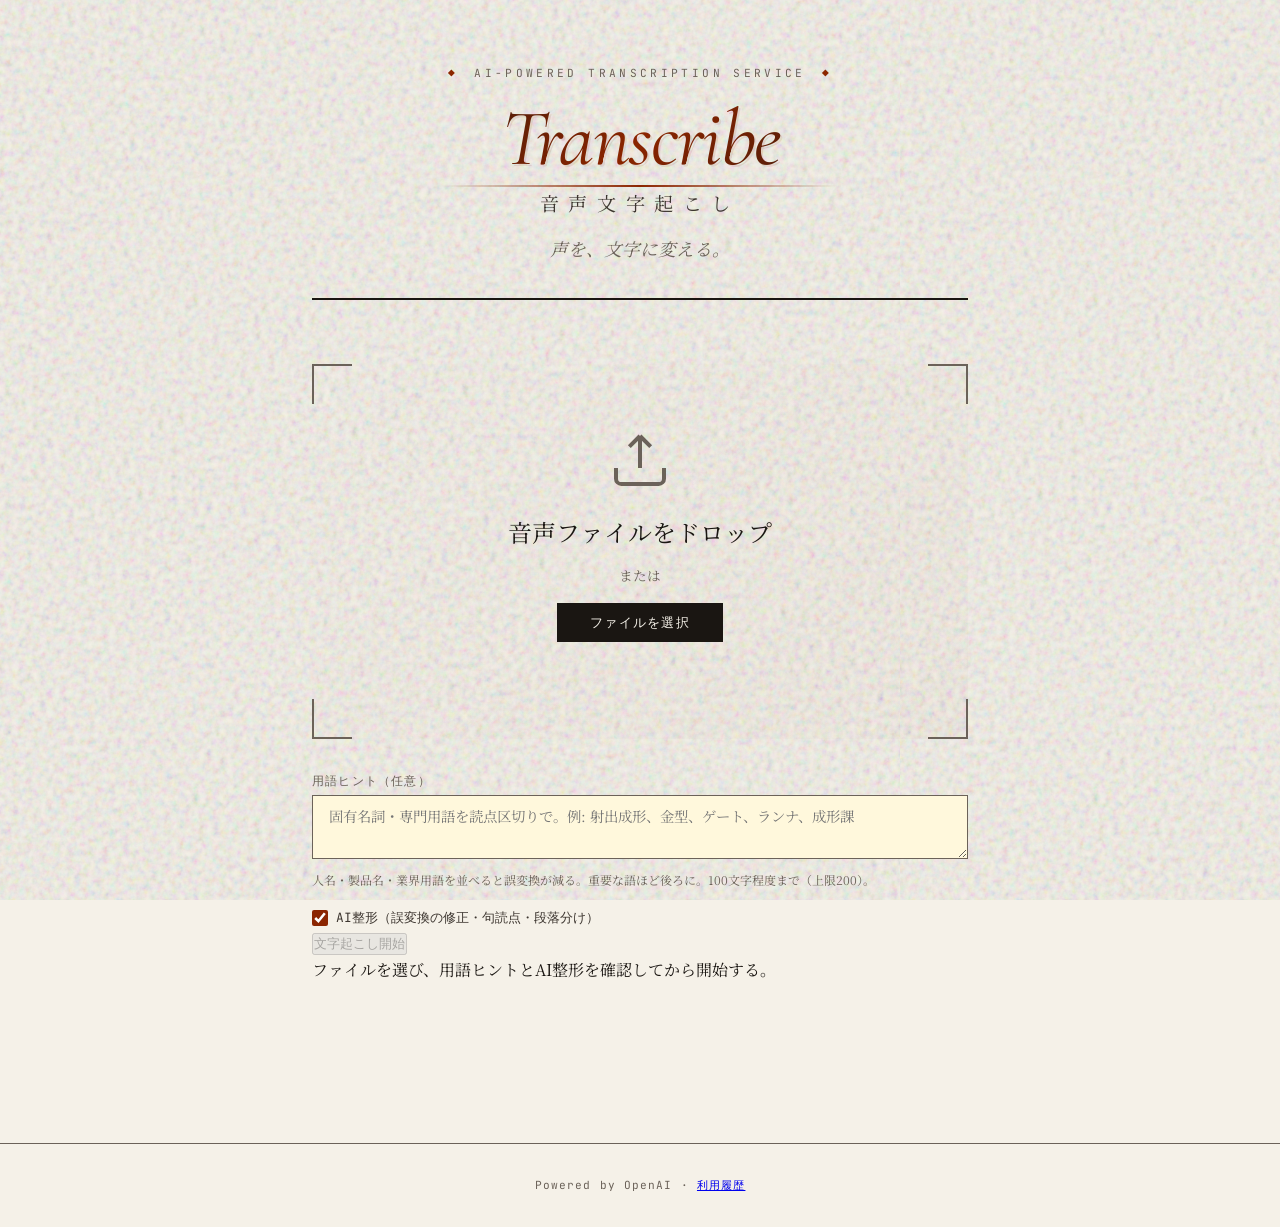
==== commit 978a42ed: "feat: add transcription start button" ====
--- a/static/index.html
+++ b/static/index.html
@@ -49,7 +49,7 @@
         <p class="upload-hint">または</p>
         <label for="file-input" class="upload-btn">ファイルを選択</label>
         <input type="file" id="file-input" accept="audio/*,video/*" hidden>
-        <p class="file-name" id="file-name"></p>
+        <p class="file-name" id="file-name" aria-live="polite"></p>
       </div>
     </section>
 
@@ -63,6 +63,12 @@
           <input type="checkbox" id="polish-input" checked>
           <span>AI整形（誤変換の修正・句読点・段落分け）</span>
         </label>
+        <div class="start-actions">
+          <button type="button" class="start-btn" id="start-btn" disabled>
+            文字起こし開始
+          </button>
+          <p class="start-note">ファイルを選び、用語ヒントとAI整形を確認してから開始する。</p>
+        </div>
       </div>
     </section>
 
